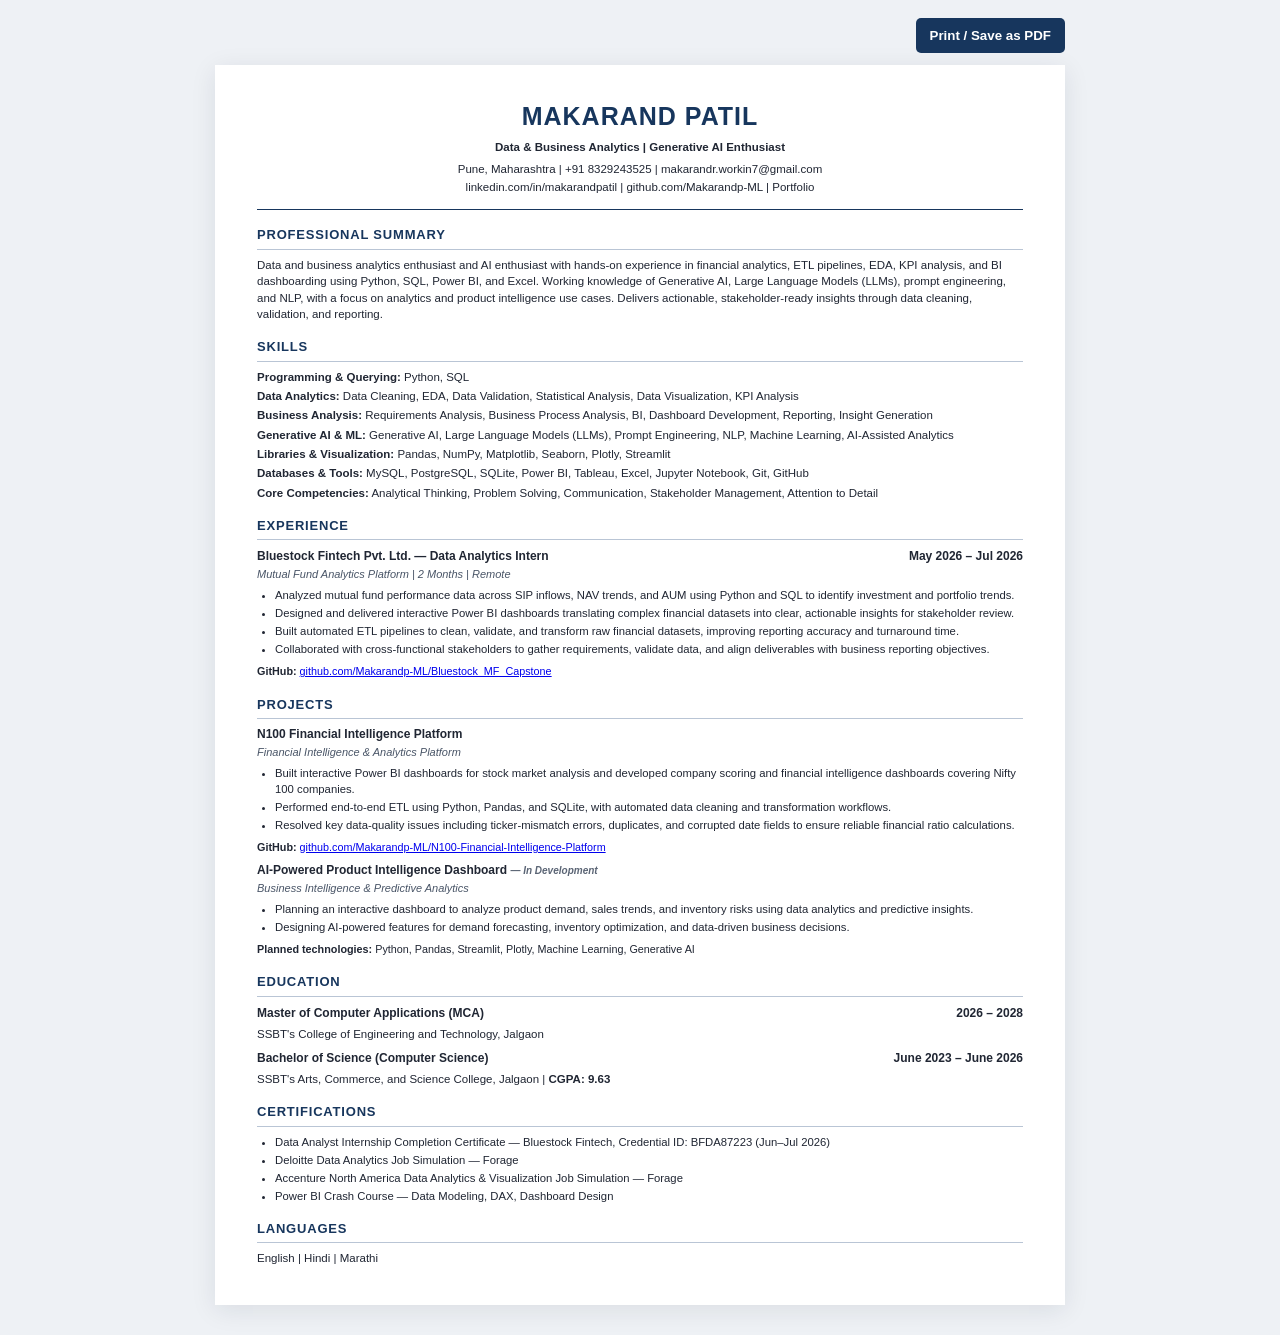
==== resume.html @ d7a1ec7a "Add updated resume based on latest uploaded PDF" ====
<!doctype html>
<html lang="en">
<head>
<meta charset="utf-8">
<meta name="viewport" content="width=device-width, initial-scale=1">
<meta name="description" content="Resume of Makarand Patil — Data and Business Analytics, Generative AI.">
<title>Makarand Patil | Resume</title>
<style>
:root{color-scheme:light}*{box-sizing:border-box}body{font-family:Arial,Helvetica,sans-serif;color:#202633;background:#eef1f5;margin:0;line-height:1.42}.toolbar{max-width:850px;margin:18px auto 0;display:flex;justify-content:flex-end}.toolbar button{background:#17365d;color:#fff;border:0;border-radius:5px;padding:10px 14px;font-weight:700;cursor:pointer}.page{max-width:850px;margin:12px auto 30px;background:#fff;padding:34px 42px;box-shadow:0 5px 24px #17203318}.header{text-align:center;border-bottom:1.5px solid #17365d;padding-bottom:12px}.header h1{font-size:25px;letter-spacing:1px;margin:0 0 4px;color:#17365d}.headline{font-weight:700;margin:0 0 6px}.contact{font-size:11.5px;margin:2px 0}.contact a{color:inherit;text-decoration:none}h2{font-size:13px;letter-spacing:.8px;color:#17365d;border-bottom:1px solid #b9c5d5;padding-bottom:4px;margin:16px 0 7px}p{font-size:11.5px;margin:4px 0}.skill p{margin:3px 0}.entry-title{display:flex;justify-content:space-between;gap:12px;font-size:12px;font-weight:700;margin-top:8px}.subline{font-size:11px;font-style:italic;color:#485466;margin:2px 0 4px}ul{margin:4px 0 7px;padding-left:18px}li{font-size:11.3px;margin:2px 0}.project{margin-top:7px}.project h3{font-size:12px;margin:0 0 2px}.status{font-size:10px;color:#5b6575;font-style:italic}.small{font-size:10.8px}.footer-note{font-size:10px;color:#5b6575;margin-top:12px}@media(max-width:600px){.page{margin:8px;padding:24px 20px}.entry-title{display:block}.toolbar{margin:10px 8px 0}}@media print{body{background:#fff}.toolbar{display:none}.page{box-shadow:none;margin:0 auto;padding:15mm 14mm;max-width:none}.header h1{font-size:22px}h2{break-after:avoid}.project,.entry-title{break-inside:avoid}@page{size:A4;margin:0}}
</style>
</head>
<body>
<div class="toolbar"><button onclick="window.print()">Print / Save as PDF</button></div>
<main class="page">
<header class="header">
<h1>MAKARAND PATIL</h1>
<p class="headline">Data &amp; Business Analytics | Generative AI Enthusiast</p>
<p class="contact">Pune, Maharashtra | +91 8329243525 | <a href="mailto:makarandr.workin7@gmail.com">makarandr.workin7@gmail.com</a></p>
<p class="contact"><a href="https://www.linkedin.com/in/makarandpatil/">linkedin.com/in/makarandpatil</a> | <a href="https://github.com/Makarandp-ML">github.com/Makarandp-ML</a> | <a href="https://makarandp-ml.github.io/makarand-portfolio/">Portfolio</a></p>
</header>
<h2>PROFESSIONAL SUMMARY</h2>
<p>Data and business analytics enthusiast and AI enthusiast with hands-on experience in financial analytics, ETL pipelines, EDA, KPI analysis, and BI dashboarding using Python, SQL, Power BI, and Excel. Working knowledge of Generative AI, Large Language Models (LLMs), prompt engineering, and NLP, with a focus on analytics and product intelligence use cases. Delivers actionable, stakeholder-ready insights through data cleaning, validation, and reporting.</p>
<h2>SKILLS</h2>
<div class="skill">
<p><b>Programming &amp; Querying:</b> Python, SQL</p>
<p><b>Data Analytics:</b> Data Cleaning, EDA, Data Validation, Statistical Analysis, Data Visualization, KPI Analysis</p>
<p><b>Business Analysis:</b> Requirements Analysis, Business Process Analysis, BI, Dashboard Development, Reporting, Insight Generation</p>
<p><b>Generative AI &amp; ML:</b> Generative AI, Large Language Models (LLMs), Prompt Engineering, NLP, Machine Learning, AI-Assisted Analytics</p>
<p><b>Libraries &amp; Visualization:</b> Pandas, NumPy, Matplotlib, Seaborn, Plotly, Streamlit</p>
<p><b>Databases &amp; Tools:</b> MySQL, PostgreSQL, SQLite, Power BI, Tableau, Excel, Jupyter Notebook, Git, GitHub</p>
<p><b>Core Competencies:</b> Analytical Thinking, Problem Solving, Communication, Stakeholder Management, Attention to Detail</p>
</div>
<h2>EXPERIENCE</h2>
<div class="entry-title"><span>Bluestock Fintech Pvt. Ltd. — Data Analytics Intern</span><span>May 2026 – Jul 2026</span></div>
<p class="subline">Mutual Fund Analytics Platform | 2 Months | Remote</p>
<ul>
<li>Analyzed mutual fund performance data across SIP inflows, NAV trends, and AUM using Python and SQL to identify investment and portfolio trends.</li>
<li>Designed and delivered interactive Power BI dashboards translating complex financial datasets into clear, actionable insights for stakeholder review.</li>
<li>Built automated ETL pipelines to clean, validate, and transform raw financial datasets, improving reporting accuracy and turnaround time.</li>
<li>Collaborated with cross-functional stakeholders to gather requirements, validate data, and align deliverables with business reporting objectives.</li>
</ul>
<p class="small"><b>GitHub:</b> <a href="https://github.com/Makarandp-ML/Bluestock_MF_Capstone">github.com/Makarandp-ML/Bluestock_MF_Capstone</a></p>
<h2>PROJECTS</h2>
<div class="project">
<h3>N100 Financial Intelligence Platform</h3>
<p class="subline">Financial Intelligence &amp; Analytics Platform</p>
<ul>
<li>Built interactive Power BI dashboards for stock market analysis and developed company scoring and financial intelligence dashboards covering Nifty 100 companies.</li>
<li>Performed end-to-end ETL using Python, Pandas, and SQLite, with automated data cleaning and transformation workflows.</li>
<li>Resolved key data-quality issues including ticker-mismatch errors, duplicates, and corrupted date fields to ensure reliable financial ratio calculations.</li>
</ul>
<p class="small"><b>GitHub:</b> <a href="https://github.com/Makarandp-ML/N100-Financial-Intelligence-Platform">github.com/Makarandp-ML/N100-Financial-Intelligence-Platform</a></p>
</div>
<div class="project">
<h3>AI-Powered Product Intelligence Dashboard <span class="status">— In Development</span></h3>
<p class="subline">Business Intelligence &amp; Predictive Analytics</p>
<ul>
<li>Planning an interactive dashboard to analyze product demand, sales trends, and inventory risks using data analytics and predictive insights.</li>
<li>Designing AI-powered features for demand forecasting, inventory optimization, and data-driven business decisions.</li>
</ul>
<p class="small"><b>Planned technologies:</b> Python, Pandas, Streamlit, Plotly, Machine Learning, Generative AI</p>
</div>
<h2>EDUCATION</h2>
<div class="entry-title"><span>Master of Computer Applications (MCA)</span><span>2026 – 2028</span></div>
<p>SSBT's College of Engineering and Technology, Jalgaon</p>
<div class="entry-title"><span>Bachelor of Science (Computer Science)</span><span>June 2023 – June 2026</span></div>
<p>SSBT's Arts, Commerce, and Science College, Jalgaon | <b>CGPA: 9.63</b></p>
<h2>CERTIFICATIONS</h2>
<ul>
<li>Data Analyst Internship Completion Certificate — Bluestock Fintech, Credential ID: BFDA87223 (Jun–Jul 2026)</li>
<li>Deloitte Data Analytics Job Simulation — Forage</li>
<li>Accenture North America Data Analytics &amp; Visualization Job Simulation — Forage</li>
<li>Power BI Crash Course — Data Modeling, DAX, Dashboard Design</li>
</ul>
<h2>LANGUAGES</h2>
<p>English | Hindi | Marathi</p>
</main>
</body>
</html>
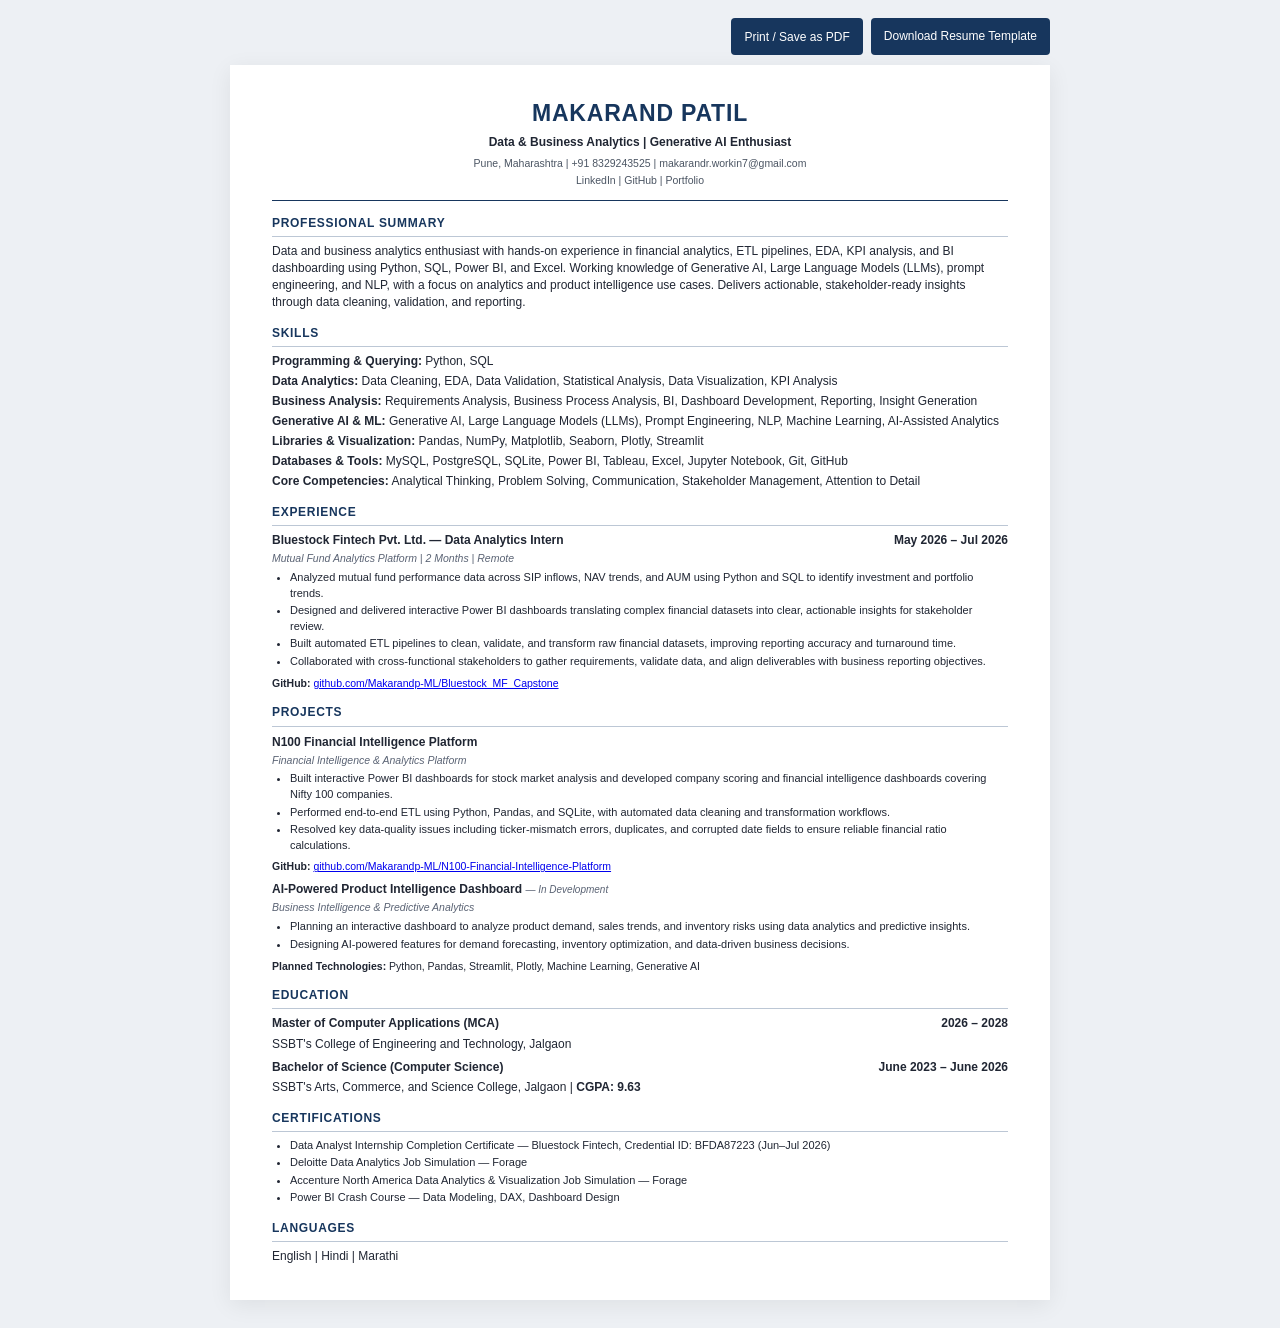
==== commit c3dccb48: "Replace outdated resume with formatted latest resume" ====
--- a/resume.html
+++ b/resume.html
@@ -1,79 +1,15 @@
 <!doctype html>
-<html lang="en">
-<head>
-<meta charset="utf-8">
-<meta name="viewport" content="width=device-width, initial-scale=1">
-<meta name="description" content="Resume of Makarand Patil — Data and Business Analytics, Generative AI.">
-<title>Makarand Patil | Resume</title>
+<html lang="en"><head><meta charset="utf-8"><meta name="viewport" content="width=device-width,initial-scale=1"><title>Makarand Patil — Resume</title>
 <style>
-:root{color-scheme:light}*{box-sizing:border-box}body{font-family:Arial,Helvetica,sans-serif;color:#202633;background:#eef1f5;margin:0;line-height:1.42}.toolbar{max-width:850px;margin:18px auto 0;display:flex;justify-content:flex-end}.toolbar button{background:#17365d;color:#fff;border:0;border-radius:5px;padding:10px 14px;font-weight:700;cursor:pointer}.page{max-width:850px;margin:12px auto 30px;background:#fff;padding:34px 42px;box-shadow:0 5px 24px #17203318}.header{text-align:center;border-bottom:1.5px solid #17365d;padding-bottom:12px}.header h1{font-size:25px;letter-spacing:1px;margin:0 0 4px;color:#17365d}.headline{font-weight:700;margin:0 0 6px}.contact{font-size:11.5px;margin:2px 0}.contact a{color:inherit;text-decoration:none}h2{font-size:13px;letter-spacing:.8px;color:#17365d;border-bottom:1px solid #b9c5d5;padding-bottom:4px;margin:16px 0 7px}p{font-size:11.5px;margin:4px 0}.skill p{margin:3px 0}.entry-title{display:flex;justify-content:space-between;gap:12px;font-size:12px;font-weight:700;margin-top:8px}.subline{font-size:11px;font-style:italic;color:#485466;margin:2px 0 4px}ul{margin:4px 0 7px;padding-left:18px}li{font-size:11.3px;margin:2px 0}.project{margin-top:7px}.project h3{font-size:12px;margin:0 0 2px}.status{font-size:10px;color:#5b6575;font-style:italic}.small{font-size:10.8px}.footer-note{font-size:10px;color:#5b6575;margin-top:12px}@media(max-width:600px){.page{margin:8px;padding:24px 20px}.entry-title{display:block}.toolbar{margin:10px 8px 0}}@media print{body{background:#fff}.toolbar{display:none}.page{box-shadow:none;margin:0 auto;padding:15mm 14mm;max-width:none}.header h1{font-size:22px}h2{break-after:avoid}.project,.entry-title{break-inside:avoid}@page{size:A4;margin:0}}
-</style>
-</head>
-<body>
-<div class="toolbar"><button onclick="window.print()">Print / Save as PDF</button></div>
-<main class="page">
-<header class="header">
-<h1>MAKARAND PATIL</h1>
-<p class="headline">Data &amp; Business Analytics | Generative AI Enthusiast</p>
-<p class="contact">Pune, Maharashtra | +91 8329243525 | <a href="mailto:makarandr.workin7@gmail.com">makarandr.workin7@gmail.com</a></p>
-<p class="contact"><a href="https://www.linkedin.com/in/makarandpatil/">linkedin.com/in/makarandpatil</a> | <a href="https://github.com/Makarandp-ML">github.com/Makarandp-ML</a> | <a href="https://makarandp-ml.github.io/makarand-portfolio/">Portfolio</a></p>
-</header>
-<h2>PROFESSIONAL SUMMARY</h2>
-<p>Data and business analytics enthusiast and AI enthusiast with hands-on experience in financial analytics, ETL pipelines, EDA, KPI analysis, and BI dashboarding using Python, SQL, Power BI, and Excel. Working knowledge of Generative AI, Large Language Models (LLMs), prompt engineering, and NLP, with a focus on analytics and product intelligence use cases. Delivers actionable, stakeholder-ready insights through data cleaning, validation, and reporting.</p>
-<h2>SKILLS</h2>
-<div class="skill">
-<p><b>Programming &amp; Querying:</b> Python, SQL</p>
-<p><b>Data Analytics:</b> Data Cleaning, EDA, Data Validation, Statistical Analysis, Data Visualization, KPI Analysis</p>
-<p><b>Business Analysis:</b> Requirements Analysis, Business Process Analysis, BI, Dashboard Development, Reporting, Insight Generation</p>
-<p><b>Generative AI &amp; ML:</b> Generative AI, Large Language Models (LLMs), Prompt Engineering, NLP, Machine Learning, AI-Assisted Analytics</p>
-<p><b>Libraries &amp; Visualization:</b> Pandas, NumPy, Matplotlib, Seaborn, Plotly, Streamlit</p>
-<p><b>Databases &amp; Tools:</b> MySQL, PostgreSQL, SQLite, Power BI, Tableau, Excel, Jupyter Notebook, Git, GitHub</p>
-<p><b>Core Competencies:</b> Analytical Thinking, Problem Solving, Communication, Stakeholder Management, Attention to Detail</p>
-</div>
-<h2>EXPERIENCE</h2>
-<div class="entry-title"><span>Bluestock Fintech Pvt. Ltd. — Data Analytics Intern</span><span>May 2026 – Jul 2026</span></div>
-<p class="subline">Mutual Fund Analytics Platform | 2 Months | Remote</p>
-<ul>
-<li>Analyzed mutual fund performance data across SIP inflows, NAV trends, and AUM using Python and SQL to identify investment and portfolio trends.</li>
-<li>Designed and delivered interactive Power BI dashboards translating complex financial datasets into clear, actionable insights for stakeholder review.</li>
-<li>Built automated ETL pipelines to clean, validate, and transform raw financial datasets, improving reporting accuracy and turnaround time.</li>
-<li>Collaborated with cross-functional stakeholders to gather requirements, validate data, and align deliverables with business reporting objectives.</li>
-</ul>
-<p class="small"><b>GitHub:</b> <a href="https://github.com/Makarandp-ML/Bluestock_MF_Capstone">github.com/Makarandp-ML/Bluestock_MF_Capstone</a></p>
-<h2>PROJECTS</h2>
-<div class="project">
-<h3>N100 Financial Intelligence Platform</h3>
-<p class="subline">Financial Intelligence &amp; Analytics Platform</p>
-<ul>
-<li>Built interactive Power BI dashboards for stock market analysis and developed company scoring and financial intelligence dashboards covering Nifty 100 companies.</li>
-<li>Performed end-to-end ETL using Python, Pandas, and SQLite, with automated data cleaning and transformation workflows.</li>
-<li>Resolved key data-quality issues including ticker-mismatch errors, duplicates, and corrupted date fields to ensure reliable financial ratio calculations.</li>
-</ul>
-<p class="small"><b>GitHub:</b> <a href="https://github.com/Makarandp-ML/N100-Financial-Intelligence-Platform">github.com/Makarandp-ML/N100-Financial-Intelligence-Platform</a></p>
-</div>
-<div class="project">
-<h3>AI-Powered Product Intelligence Dashboard <span class="status">— In Development</span></h3>
-<p class="subline">Business Intelligence &amp; Predictive Analytics</p>
-<ul>
-<li>Planning an interactive dashboard to analyze product demand, sales trends, and inventory risks using data analytics and predictive insights.</li>
-<li>Designing AI-powered features for demand forecasting, inventory optimization, and data-driven business decisions.</li>
-</ul>
-<p class="small"><b>Planned technologies:</b> Python, Pandas, Streamlit, Plotly, Machine Learning, Generative AI</p>
-</div>
-<h2>EDUCATION</h2>
-<div class="entry-title"><span>Master of Computer Applications (MCA)</span><span>2026 – 2028</span></div>
-<p>SSBT's College of Engineering and Technology, Jalgaon</p>
-<div class="entry-title"><span>Bachelor of Science (Computer Science)</span><span>June 2023 – June 2026</span></div>
-<p>SSBT's Arts, Commerce, and Science College, Jalgaon | <b>CGPA: 9.63</b></p>
-<h2>CERTIFICATIONS</h2>
-<ul>
-<li>Data Analyst Internship Completion Certificate — Bluestock Fintech, Credential ID: BFDA87223 (Jun–Jul 2026)</li>
-<li>Deloitte Data Analytics Job Simulation — Forage</li>
-<li>Accenture North America Data Analytics &amp; Visualization Job Simulation — Forage</li>
-<li>Power BI Crash Course — Data Modeling, DAX, Dashboard Design</li>
-</ul>
-<h2>LANGUAGES</h2>
-<p>English | Hindi | Marathi</p>
-</main>
-</body>
-</html>+*{box-sizing:border-box}body{margin:0;background:#edf0f4;color:#202633;font:12px/1.42 Arial,Helvetica,sans-serif}.toolbar{max-width:820px;margin:18px auto 10px;display:flex;justify-content:flex-end;gap:8px}.toolbar a,.toolbar button{font-size:12px;background:#17365d;color:white;border:0;border-radius:4px;padding:10px 13px;text-decoration:none;cursor:pointer}.page{max-width:820px;margin:0 auto 28px;padding:32px 42px;background:white;box-shadow:0 5px 22px #00000012}.header{text-align:center;border-bottom:1.5px solid #17365d;padding-bottom:10px}.header h1{font-size:23px;letter-spacing:.8px;color:#17365d;margin:0 0 4px}.headline{font-weight:bold;margin:0 0 5px}.contact{font-size:10.5px;color:#4b5563;margin:2px 0}.contact a{color:inherit;text-decoration:none}h2{font-size:12px;letter-spacing:.7px;color:#17365d;border-bottom:1px solid #bcc7d5;padding-bottom:4px;margin:14px 0 6px}p{margin:3px 0}.entry{display:flex;justify-content:space-between;gap:10px;font-weight:bold;margin-top:6px}.sub{font-style:italic;color:#596273;font-size:10.5px;margin:2px 0 4px}ul{margin:4px 0 6px;padding-left:18px}li{margin:2px 0;font-size:11px}.small{font-size:10.5px}.project{margin-top:7px}.status{font-size:10px;color:#596273;font-weight:normal;font-style:italic}@media(max-width:600px){.page{margin:0 8px 18px;padding:22px 18px}.toolbar{margin:10px 8px}.entry{display:block}}@media print{body{background:white}.toolbar{display:none}.page{max-width:none;margin:0;padding:12mm 13mm;box-shadow:none}@page{size:A4;margin:0}h2{break-after:avoid}.project,.entry{break-inside:avoid}}
+</style></head><body>
+<div class="toolbar"><button onclick="window.print()">Print / Save as PDF</button><a href="resume.html" download="Makarand_Patil_Resume.html">Download Resume Template</a></div>
+<main class="page"><header class="header"><h1>MAKARAND PATIL</h1><p class="headline">Data &amp; Business Analytics | Generative AI Enthusiast</p><p class="contact">Pune, Maharashtra | +91 8329243525 | <a href="mailto:makarandr.workin7@gmail.com">makarandr.workin7@gmail.com</a></p><p class="contact"><a href="https://www.linkedin.com/in/makarandpatil/">LinkedIn</a> | <a href="https://github.com/Makarandp-ML">GitHub</a> | <a href="https://makarandp-ml.github.io/makarand-portfolio/">Portfolio</a></p></header>
+<h2>PROFESSIONAL SUMMARY</h2><p>Data and business analytics enthusiast with hands-on experience in financial analytics, ETL pipelines, EDA, KPI analysis, and BI dashboarding using Python, SQL, Power BI, and Excel. Working knowledge of Generative AI, Large Language Models (LLMs), prompt engineering, and NLP, with a focus on analytics and product intelligence use cases. Delivers actionable, stakeholder-ready insights through data cleaning, validation, and reporting.</p>
+<h2>SKILLS</h2><p><b>Programming &amp; Querying:</b> Python, SQL</p><p><b>Data Analytics:</b> Data Cleaning, EDA, Data Validation, Statistical Analysis, Data Visualization, KPI Analysis</p><p><b>Business Analysis:</b> Requirements Analysis, Business Process Analysis, BI, Dashboard Development, Reporting, Insight Generation</p><p><b>Generative AI &amp; ML:</b> Generative AI, Large Language Models (LLMs), Prompt Engineering, NLP, Machine Learning, AI-Assisted Analytics</p><p><b>Libraries &amp; Visualization:</b> Pandas, NumPy, Matplotlib, Seaborn, Plotly, Streamlit</p><p><b>Databases &amp; Tools:</b> MySQL, PostgreSQL, SQLite, Power BI, Tableau, Excel, Jupyter Notebook, Git, GitHub</p><p><b>Core Competencies:</b> Analytical Thinking, Problem Solving, Communication, Stakeholder Management, Attention to Detail</p>
+<h2>EXPERIENCE</h2><div class="entry"><span>Bluestock Fintech Pvt. Ltd. — Data Analytics Intern</span><span>May 2026 – Jul 2026</span></div><p class="sub">Mutual Fund Analytics Platform | 2 Months | Remote</p><ul><li>Analyzed mutual fund performance data across SIP inflows, NAV trends, and AUM using Python and SQL to identify investment and portfolio trends.</li><li>Designed and delivered interactive Power BI dashboards translating complex financial datasets into clear, actionable insights for stakeholder review.</li><li>Built automated ETL pipelines to clean, validate, and transform raw financial datasets, improving reporting accuracy and turnaround time.</li><li>Collaborated with cross-functional stakeholders to gather requirements, validate data, and align deliverables with business reporting objectives.</li></ul><p class="small"><b>GitHub:</b> <a href="https://github.com/Makarandp-ML/Bluestock_MF_Capstone">github.com/Makarandp-ML/Bluestock_MF_Capstone</a></p>
+<h2>PROJECTS</h2><section class="project"><b>N100 Financial Intelligence Platform</b><p class="sub">Financial Intelligence &amp; Analytics Platform</p><ul><li>Built interactive Power BI dashboards for stock market analysis and developed company scoring and financial intelligence dashboards covering Nifty 100 companies.</li><li>Performed end-to-end ETL using Python, Pandas, and SQLite, with automated data cleaning and transformation workflows.</li><li>Resolved key data-quality issues including ticker-mismatch errors, duplicates, and corrupted date fields to ensure reliable financial ratio calculations.</li></ul><p class="small"><b>GitHub:</b> <a href="https://github.com/Makarandp-ML/N100-Financial-Intelligence-Platform">github.com/Makarandp-ML/N100-Financial-Intelligence-Platform</a></p></section>
+<section class="project"><b>AI-Powered Product Intelligence Dashboard <span class="status">— In Development</span></b><p class="sub">Business Intelligence &amp; Predictive Analytics</p><ul><li>Planning an interactive dashboard to analyze product demand, sales trends, and inventory risks using data analytics and predictive insights.</li><li>Designing AI-powered features for demand forecasting, inventory optimization, and data-driven business decisions.</li></ul><p class="small"><b>Planned Technologies:</b> Python, Pandas, Streamlit, Plotly, Machine Learning, Generative AI</p></section>
+<h2>EDUCATION</h2><div class="entry"><span>Master of Computer Applications (MCA)</span><span>2026 – 2028</span></div><p>SSBT's College of Engineering and Technology, Jalgaon</p><div class="entry"><span>Bachelor of Science (Computer Science)</span><span>June 2023 – June 2026</span></div><p>SSBT's Arts, Commerce, and Science College, Jalgaon | <b>CGPA: 9.63</b></p>
+<h2>CERTIFICATIONS</h2><ul><li>Data Analyst Internship Completion Certificate — Bluestock Fintech, Credential ID: BFDA87223 (Jun–Jul 2026)</li><li>Deloitte Data Analytics Job Simulation — Forage</li><li>Accenture North America Data Analytics &amp; Visualization Job Simulation — Forage</li><li>Power BI Crash Course — Data Modeling, DAX, Dashboard Design</li></ul>
+<h2>LANGUAGES</h2><p>English | Hindi | Marathi</p></main></body></html>
